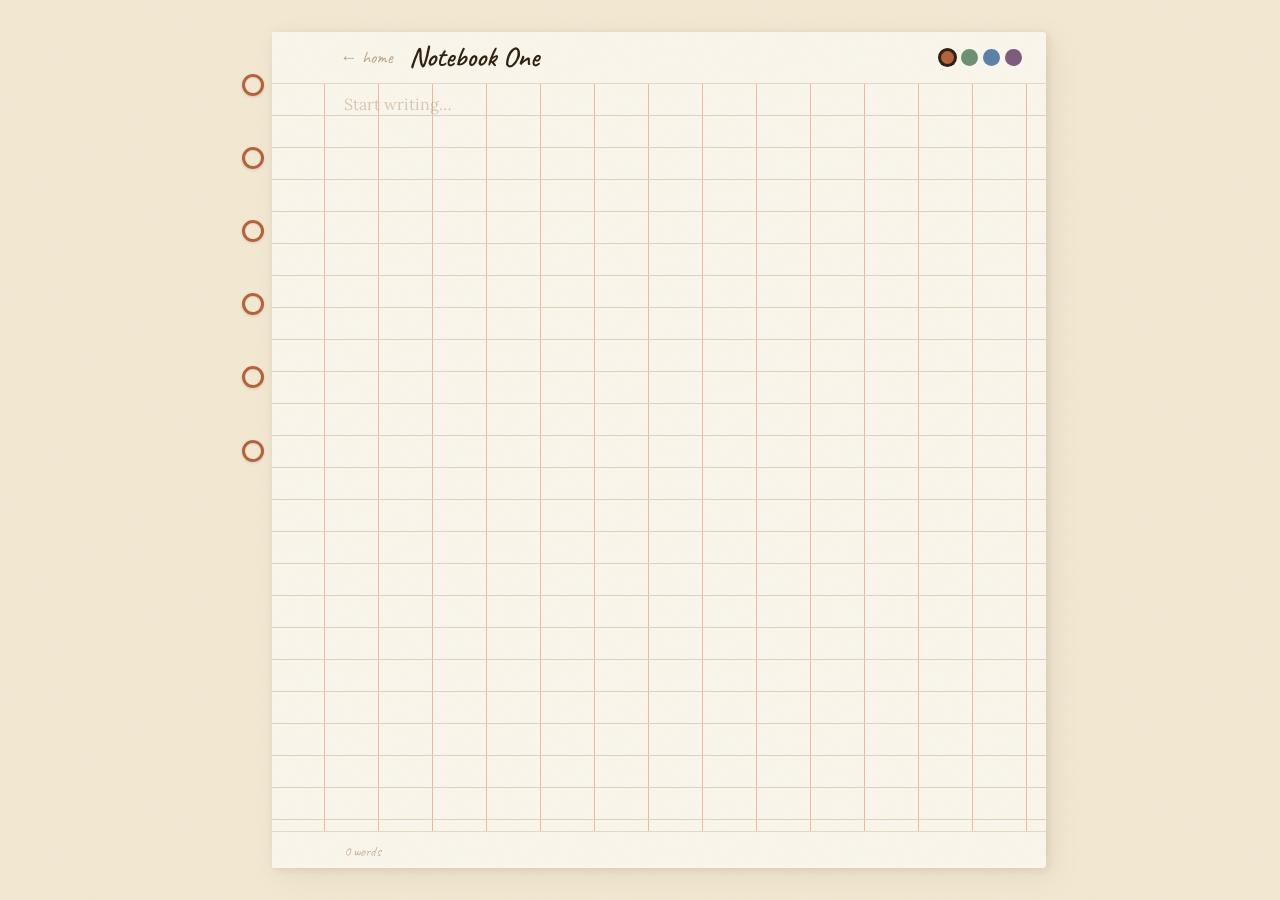
==== notepad-1.html @ 073b07f5 "Build Car Ears v1 — homepage + two customizable notepads Warm notebook aesthetic: parchment palette," ====
<!DOCTYPE html>
<html lang="en">
<head>
  <meta charset="UTF-8" />
  <meta name="viewport" content="width=device-width, initial-scale=1.0" />
  <title>Car Ears — Notebook One</title>
  <link rel="preconnect" href="https://fonts.googleapis.com">
  <link rel="preconnect" href="https://fonts.gstatic.com" crossorigin>
  <link href="https://fonts.googleapis.com/css2?family=Caveat:wght@400;600;700&family=Lora:ital,wght@0,400;0,500;1,400&display=swap" rel="stylesheet">
  <link rel="stylesheet" href="style.css" />
</head>
<body class="notepad-page">
  <div class="notepad-wrap">
    <div class="rings-col">
      <div class="ring"></div>
      <div class="ring"></div>
      <div class="ring"></div>
      <div class="ring"></div>
      <div class="ring"></div>
      <div class="ring"></div>
    </div>

    <div class="paper">
      <div class="paper-header">
        <a href="index.html" class="back-btn">&#8592; home</a>
        <div
          id="pad-title"
          class="pad-title"
          contenteditable="true"
          spellcheck="false"
          aria-label="Notebook title"
        >Notebook One</div>
        <div class="swatches" aria-label="Accent color">
          <button class="swatch" data-accent="terracotta" style="background:#b5613a" title="Terracotta"></button>
          <button class="swatch" data-accent="sage"        style="background:#6b8f71" title="Sage"></button>
          <button class="swatch" data-accent="blue"        style="background:#5b7fa6" title="Blue"></button>
          <button class="swatch" data-accent="plum"        style="background:#7d5a7a" title="Plum"></button>
        </div>
      </div>

      <div
        id="pad-content"
        class="pad-content"
        contenteditable="true"
        spellcheck="true"
        data-placeholder="Start writing&#x2026;"
        aria-label="Notebook content"
      ></div>

      <div class="pad-footer">
        <span id="word-count" class="word-count">0 words</span>
      </div>
    </div>
  </div>

  <script>const PAD_ID = 1;</script>
  <script src="notepad.js"></script>
</body>
</html>
---- style.css ----
:root {
  --parchment: #f3e9d2;
  --paper: #faf6ec;
  --ink: #2e1e0e;
  --ink-mid: #6b4f33;
  --ink-faded: #a07d5a;
  --line: #ddd3be;
  --margin: #f0b8a0;
  --accent: #b5613a;
  --accent-dark: #8c4a2b;
  --accent-light: #d4846a;
}

*, *::before, *::after {
  box-sizing: border-box;
  margin: 0;
  padding: 0;
}

body {
  font-family: 'Lora', Georgia, serif;
  background: var(--parchment);
  color: var(--ink);
  min-height: 100vh;
}

body::after {
  content: '';
  position: fixed;
  inset: 0;
  pointer-events: none;
  z-index: 9999;
  opacity: 0.045;
  background-image: url("data:image/svg+xml,%3Csvg xmlns='http://www.w3.org/2000/svg' width='200' height='200'%3E%3Cfilter id='n'%3E%3CfeTurbulence type='fractalNoise' baseFrequency='0.82' numOctaves='4' stitchTiles='stitch'/%3E%3C/filter%3E%3Crect width='200' height='200' filter='url(%23n)'/%3E%3C/svg%3E");
}

/* =====================
   HOMEPAGE
   ===================== */

.home-page {
  display: flex;
  align-items: center;
  justify-content: center;
  min-height: 100vh;
}

.home-container {
  text-align: center;
  padding: 3rem 2rem;
  width: 100%;
  max-width: 780px;
}

.home-header {
  margin-bottom: 3.5rem;
  animation: fadeUp 0.65s ease-out both;
}

.site-title {
  font-family: 'Caveat', cursive;
  font-size: 5.5rem;
  font-weight: 700;
  line-height: 1;
  color: var(--ink);
  letter-spacing: -2px;
}

.site-subtitle {
  font-style: italic;
  font-size: 1rem;
  color: var(--ink-faded);
  margin-top: 0.45rem;
  letter-spacing: 0.08em;
}

.books-shelf {
  display: flex;
  gap: 3.5rem;
  justify-content: center;
  align-items: flex-end;
  margin-bottom: 3.5rem;
}

.book {
  display: flex;
  text-decoration: none;
  animation: fadeUp 0.65s ease-out both;
  transition: transform 0.38s cubic-bezier(0.34, 1.56, 0.64, 1);
  transform-origin: bottom center;
}

.book:nth-child(1) { animation-delay: 0.12s; }
.book:nth-child(2) { animation-delay: 0.24s; }

.book:hover {
  transform: translateY(-14px) rotate(-1.5deg);
}

.book-spine {
  width: 26px;
  height: 300px;
  background: var(--spine-color, #8c4a2b);
  border-radius: 4px 0 0 4px;
  box-shadow: inset -2px 0 6px rgba(0,0,0,0.22), inset 1px 0 0 rgba(255,255,255,0.06);
  flex-shrink: 0;
}

.book-cover {
  width: 188px;
  height: 300px;
  background-color: var(--cover-color, #b5613a);
  background-image: repeating-linear-gradient(
    45deg,
    rgba(255,255,255,0.04) 0,
    rgba(255,255,255,0.04) 1px,
    transparent 1px,
    transparent 5px
  );
  border-radius: 0 4px 4px 0;
  display: flex;
  flex-direction: column;
  align-items: center;
  justify-content: center;
  gap: 0.8rem;
  padding: 2rem 1.25rem;
  box-shadow:
    3px 0 0 rgba(0,0,0,0.08),
    5px 5px 18px rgba(46, 30, 14, 0.28),
    10px 12px 36px rgba(46, 30, 14, 0.1);
  position: relative;
  overflow: hidden;
}

.book-cover::before {
  content: '';
  position: absolute;
  top: 0; left: 0; right: 0; bottom: 0;
  background: linear-gradient(145deg, rgba(255,255,255,0.13) 0%, transparent 55%);
  pointer-events: none;
}

.book-label {
  font-family: 'Caveat', cursive;
  font-size: 1.55rem;
  font-weight: 600;
  color: rgba(255,255,255,0.92);
  text-align: center;
  line-height: 1.3;
  position: relative;
}

.book-deco {
  font-size: 0.7rem;
  color: rgba(255,255,255,0.35);
  letter-spacing: 0.12em;
  position: relative;
}

.home-footer {
  font-family: 'Caveat', cursive;
  font-size: 1.15rem;
  color: var(--ink-faded);
  letter-spacing: 0.14em;
  animation: fadeUp 0.65s ease-out 0.34s both;
}

/* =====================
   NOTEPAD PAGE
   ===================== */

.notepad-page {
  min-height: 100vh;
  background: var(--parchment);
}

.notepad-wrap {
  display: flex;
  min-height: 100vh;
  max-width: 860px;
  margin: 0 auto;
  padding: 2rem 1.5rem;
  animation: slideIn 0.32s ease-out both;
}

.rings-col {
  display: flex;
  flex-direction: column;
  align-items: center;
  gap: 3.2rem;
  padding: 2.6rem 8px 0;
  flex-shrink: 0;
  width: 38px;
}

.ring {
  width: 22px;
  height: 22px;
  border-radius: 50%;
  border: 3px solid var(--accent);
  background: var(--parchment);
  box-shadow: 0 1px 3px rgba(0,0,0,0.14), inset 0 1px 2px rgba(0,0,0,0.08);
  flex-shrink: 0;
  transition: border-color 0.3s ease;
}

.paper {
  flex: 1;
  min-height: calc(100vh - 4rem);
  background-color: var(--paper);
  background-image: linear-gradient(to right, var(--margin) 0px, var(--margin) 1px, transparent 1px);
  background-size: 54px 100%;
  background-position: 52px 0;
  border-radius: 2px 4px 4px 2px;
  box-shadow: 2px 2px 8px rgba(46,30,14,0.1), 8px 8px 32px rgba(46,30,14,0.06);
  display: flex;
  flex-direction: column;
  overflow: hidden;
}

.paper-header {
  display: flex;
  align-items: center;
  gap: 1rem;
  padding: 10px 1.5rem;
  padding-left: 68px;
  background: var(--paper);
  border-bottom: 1px solid #e4d9c4;
  position: sticky;
  top: 0;
  z-index: 10;
  flex-shrink: 0;
}

.back-btn {
  font-family: 'Caveat', cursive;
  font-size: 1.1rem;
  color: var(--ink-faded);
  text-decoration: none;
  flex-shrink: 0;
  opacity: 0.7;
  transition: color 0.2s, opacity 0.2s;
}

.back-btn:hover {
  color: var(--accent);
  opacity: 1;
}

.pad-title {
  font-family: 'Caveat', cursive;
  font-size: 1.75rem;
  font-weight: 600;
  color: var(--ink);
  flex: 1;
  min-width: 0;
  outline: none;
  border: none;
  line-height: 1.1;
  cursor: text;
  white-space: nowrap;
  overflow: hidden;
  text-overflow: ellipsis;
  border-radius: 3px;
  transition: background 0.15s;
}

.pad-title:focus {
  white-space: normal;
  text-overflow: clip;
  background: rgba(46,30,14,0.04);
  padding: 2px 6px;
  margin: -2px -6px;
}

.swatches {
  display: flex;
  gap: 5px;
  flex-shrink: 0;
}

.swatch {
  width: 17px;
  height: 17px;
  border-radius: 50%;
  border: 2px solid transparent;
  cursor: pointer;
  outline: none;
  transition: transform 0.18s, border-color 0.18s, box-shadow 0.18s;
}

.swatch:hover {
  transform: scale(1.25);
}

.swatch.active {
  border-color: var(--ink);
  box-shadow: 0 0 0 1px var(--ink);
}

.pad-content {
  flex: 1;
  padding: 4px 2rem 3rem;
  padding-left: 72px;
  outline: none;
  font-family: 'Lora', serif;
  font-size: 1rem;
  line-height: 32px;
  color: var(--ink);
  min-height: 600px;
  background-image: repeating-linear-gradient(
    to bottom,
    transparent 0px,
    transparent 31px,
    var(--line) 31px,
    var(--line) 32px
  );
  background-size: 100% 32px;
  background-attachment: local;
}

.pad-content:empty::before {
  content: attr(data-placeholder);
  color: var(--ink-faded);
  opacity: 0.38;
  pointer-events: none;
}

.pad-footer {
  padding: 8px 1.5rem;
  padding-left: 72px;
  border-top: 1px solid #e4d9c4;
  background: var(--paper);
  flex-shrink: 0;
}

.word-count {
  font-family: 'Caveat', cursive;
  font-size: 0.9rem;
  color: var(--ink-faded);
  opacity: 0.55;
}

/* =====================
   ANIMATIONS
   ===================== */

@keyframes fadeUp {
  from { opacity: 0; transform: translateY(18px); }
  to   { opacity: 1; transform: translateY(0); }
}

@keyframes slideIn {
  from { opacity: 0; transform: translateX(10px); }
  to   { opacity: 1; transform: translateX(0); }
}

/* =====================
   RESPONSIVE
   ===================== */

@media (max-width: 600px) {
  .site-title { font-size: 3.5rem; }

  .books-shelf { gap: 1.5rem; }
  .book-cover { width: 148px; height: 240px; }
  .book-spine { height: 240px; }

  .rings-col { display: none; }

  .notepad-wrap { padding: 1rem 0.75rem; }

  .paper {
    background-image: none;
  }

  .paper-header { padding-left: 1.25rem; }
  .pad-content  { padding-left: 1.25rem; }
  .pad-footer   { padding-left: 1.25rem; }
}
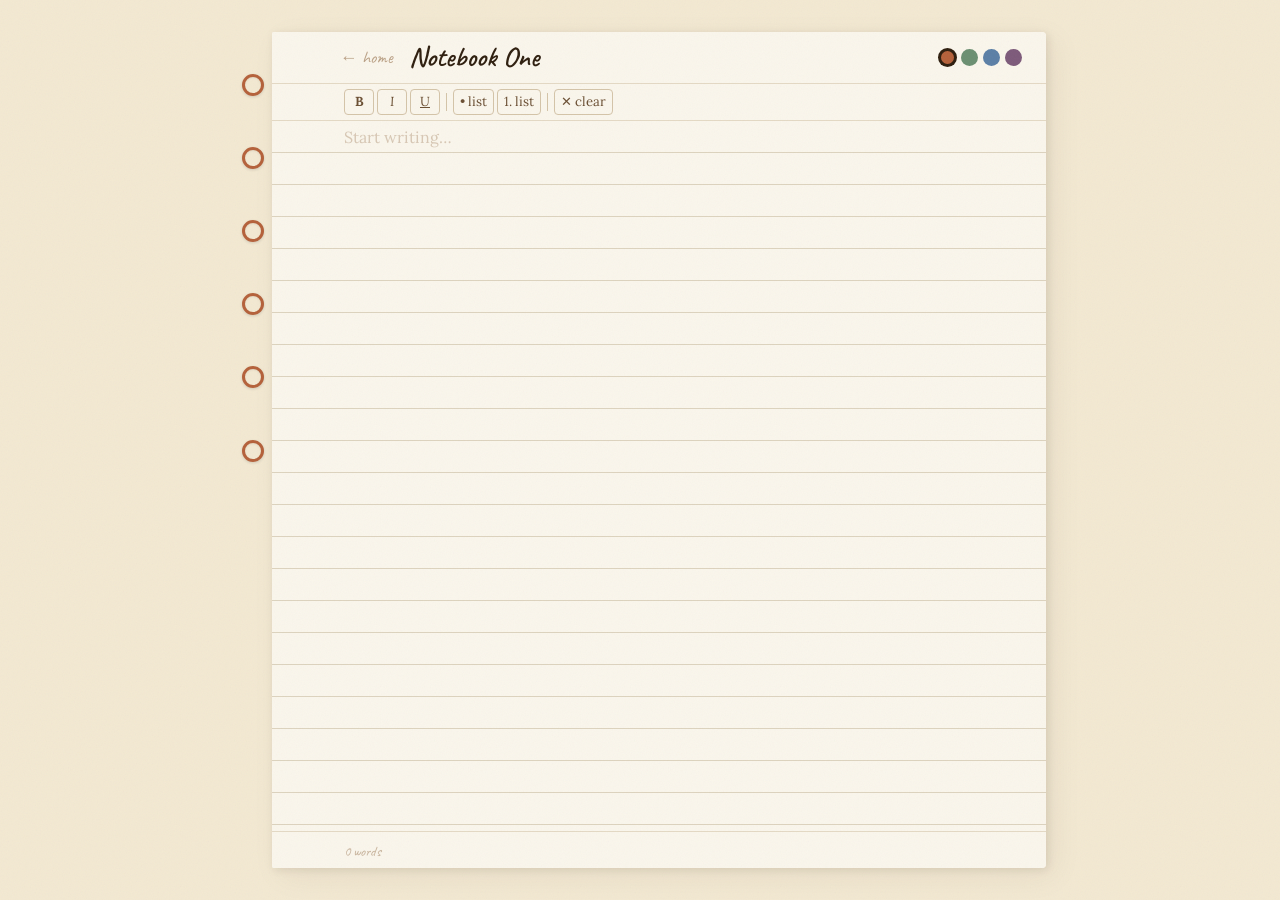
==== commit 0a722cfe: "Add sticker system, text editor toolbar, fix lined paper - Sticker system: 30 pre-made emoji sticker" ====
--- a/notepad-1.html
+++ b/notepad-1.html
@@ -38,6 +38,17 @@
         </div>
       </div>
 
+      <div class="format-toolbar" aria-label="Text formatting">
+        <button class="fmt-btn" data-cmd="bold"                 title="Bold (Ctrl+B)"><b>B</b></button>
+        <button class="fmt-btn" data-cmd="italic"               title="Italic (Ctrl+I)"><em>I</em></button>
+        <button class="fmt-btn" data-cmd="underline"            title="Underline (Ctrl+U)" style="text-decoration:underline">U</button>
+        <div class="fmt-sep"></div>
+        <button class="fmt-btn" data-cmd="insertUnorderedList"  title="Bullet list">&#8226; list</button>
+        <button class="fmt-btn" data-cmd="insertOrderedList"    title="Numbered list">1. list</button>
+        <div class="fmt-sep"></div>
+        <button class="fmt-btn" data-cmd="removeFormat"         title="Clear formatting">&#x2715; clear</button>
+      </div>
+
       <div
         id="pad-content"
         class="pad-content"
@@ -53,7 +64,7 @@
     </div>
   </div>
 
-  <script>const PAD_ID = 1;</script>
+  <script>var PAD_ID = 1;</script>
   <script src="notepad.js"></script>
 </body>
 </html>
--- a/style.css
+++ b/style.css
@@ -5,7 +5,6 @@
   --ink-mid: #6b4f33;
   --ink-faded: #a07d5a;
   --line: #ddd3be;
-  --margin: #f0b8a0;
   --accent: #b5613a;
   --accent-dark: #8c4a2b;
   --accent-light: #d4846a;
@@ -74,6 +73,7 @@
   letter-spacing: 0.08em;
 }
 
+/* Books */
 .books-shelf {
   display: flex;
   gap: 3.5rem;
@@ -126,8 +126,8 @@
   padding: 2rem 1.25rem;
   box-shadow:
     3px 0 0 rgba(0,0,0,0.08),
-    5px 5px 18px rgba(46, 30, 14, 0.28),
-    10px 12px 36px rgba(46, 30, 14, 0.1);
+    5px 5px 18px rgba(46,30,14,0.28),
+    10px 12px 36px rgba(46,30,14,0.1);
   position: relative;
   overflow: hidden;
 }
@@ -138,6 +138,7 @@
   top: 0; left: 0; right: 0; bottom: 0;
   background: linear-gradient(145deg, rgba(255,255,255,0.13) 0%, transparent 55%);
   pointer-events: none;
+  z-index: 1;
 }
 
 .book-label {
@@ -148,6 +149,17 @@
   text-align: center;
   line-height: 1.3;
   position: relative;
+  z-index: 2;
+  outline: none;
+  border-radius: 4px;
+  padding: 2px 4px;
+  min-width: 20px;
+  word-break: break-word;
+}
+
+.book-label[contenteditable="true"] {
+  background: rgba(255,255,255,0.15);
+  cursor: text;
 }
 
 .book-deco {
@@ -155,6 +167,250 @@
   color: rgba(255,255,255,0.35);
   letter-spacing: 0.12em;
   position: relative;
+  z-index: 2;
+}
+
+/* Sticker layer */
+.sticker-layer {
+  position: absolute;
+  inset: 0;
+  pointer-events: none;
+  z-index: 5;
+}
+
+.sticker {
+  position: absolute;
+  pointer-events: auto;
+  cursor: grab;
+  user-select: none;
+  display: flex;
+  align-items: center;
+  justify-content: center;
+  transform: translate(-50%, -50%);
+}
+
+.sticker:active {
+  cursor: grabbing;
+}
+
+.sticker-emoji {
+  font-size: 2.2rem;
+  line-height: 1;
+  filter: drop-shadow(0 2px 4px rgba(0,0,0,0.25));
+  display: block;
+  pointer-events: none;
+}
+
+.sticker-img {
+  width: 56px;
+  height: 56px;
+  object-fit: contain;
+  pointer-events: none;
+  filter: drop-shadow(0 2px 4px rgba(0,0,0,0.25));
+}
+
+.sticker-remove {
+  position: absolute;
+  top: -6px;
+  right: -6px;
+  width: 18px;
+  height: 18px;
+  border-radius: 50%;
+  background: var(--ink);
+  color: var(--paper);
+  border: none;
+  font-size: 11px;
+  line-height: 1;
+  cursor: pointer;
+  opacity: 0;
+  transition: opacity 0.15s;
+  display: flex;
+  align-items: center;
+  justify-content: center;
+  pointer-events: auto;
+  z-index: 10;
+}
+
+.sticker:hover .sticker-remove {
+  opacity: 1;
+}
+
+/* Add sticker button */
+.sticker-add-btn {
+  position: absolute;
+  bottom: 10px;
+  right: 10px;
+  width: 30px;
+  height: 30px;
+  border-radius: 50%;
+  background: rgba(250,246,236,0.88);
+  border: 1.5px solid rgba(255,255,255,0.5);
+  color: var(--ink-mid);
+  font-size: 0.85rem;
+  cursor: pointer;
+  opacity: 0;
+  transition: opacity 0.22s, transform 0.22s;
+  display: flex;
+  align-items: center;
+  justify-content: center;
+  z-index: 20;
+}
+
+.book:hover .sticker-add-btn {
+  opacity: 1;
+}
+
+.sticker-add-btn:hover {
+  transform: scale(1.12);
+  background: rgba(250,246,236,0.98);
+}
+
+/* Sticker scrim */
+.sticker-scrim {
+  position: fixed;
+  inset: 0;
+  background: rgba(46,30,14,0.45);
+  z-index: 100;
+  animation: fadeIn 0.2s ease;
+}
+
+/* Sticker panel */
+.sticker-panel {
+  position: fixed;
+  top: 50%;
+  left: 50%;
+  transform: translate(-50%, -50%);
+  z-index: 101;
+  background: var(--paper);
+  border-radius: 14px;
+  box-shadow: 0 24px 64px rgba(46,30,14,0.32);
+  width: min(480px, 90vw);
+  max-height: 72vh;
+  overflow-y: auto;
+  padding: 1.5rem;
+  animation: popIn 0.22s cubic-bezier(0.34, 1.56, 0.64, 1);
+}
+
+.sticker-panel-header {
+  display: flex;
+  justify-content: space-between;
+  align-items: center;
+  margin-bottom: 1.1rem;
+}
+
+.sticker-panel-title {
+  font-family: 'Caveat', cursive;
+  font-size: 1.5rem;
+  font-weight: 600;
+  color: var(--ink);
+}
+
+.sticker-panel-close {
+  background: none;
+  border: none;
+  font-size: 1.4rem;
+  color: var(--ink-faded);
+  cursor: pointer;
+  width: 32px;
+  height: 32px;
+  border-radius: 50%;
+  display: flex;
+  align-items: center;
+  justify-content: center;
+  transition: background 0.15s, color 0.15s;
+}
+
+.sticker-panel-close:hover {
+  background: var(--parchment);
+  color: var(--ink);
+}
+
+.sticker-section-label {
+  display: block;
+  font-family: 'Caveat', cursive;
+  font-size: 1rem;
+  color: var(--ink-faded);
+  letter-spacing: 0.06em;
+  margin-bottom: 0.6rem;
+}
+
+.sticker-grid {
+  display: grid;
+  grid-template-columns: repeat(6, 1fr);
+  gap: 6px;
+  margin-bottom: 1.2rem;
+}
+
+.sticker-option {
+  aspect-ratio: 1;
+  border: none;
+  background: none;
+  border-radius: 8px;
+  font-size: 1.9rem;
+  line-height: 1;
+  cursor: pointer;
+  transition: background 0.15s, transform 0.15s;
+  display: flex;
+  align-items: center;
+  justify-content: center;
+  padding: 4px;
+}
+
+.sticker-option:hover {
+  background: var(--parchment);
+  transform: scale(1.2);
+}
+
+.sticker-divider {
+  height: 1px;
+  background: var(--line);
+  margin: 0.8rem 0 1rem;
+}
+
+.sticker-upload-btn {
+  display: inline-flex;
+  align-items: center;
+  gap: 6px;
+  padding: 7px 14px;
+  background: var(--parchment);
+  border: 1.5px dashed var(--ink-faded);
+  border-radius: 8px;
+  cursor: pointer;
+  font-family: 'Caveat', cursive;
+  font-size: 1.05rem;
+  color: var(--ink-faded);
+  transition: border-color 0.18s, color 0.18s;
+  margin-bottom: 0.8rem;
+}
+
+.sticker-upload-btn:hover {
+  border-color: var(--accent);
+  color: var(--accent);
+}
+
+.custom-sticker-option-btn {
+  aspect-ratio: 1;
+  border: 1.5px solid transparent;
+  background: var(--parchment);
+  border-radius: 8px;
+  cursor: pointer;
+  padding: 4px;
+  display: flex;
+  align-items: center;
+  justify-content: center;
+  transition: border-color 0.15s, transform 0.15s;
+}
+
+.custom-sticker-option-btn:hover {
+  border-color: var(--accent);
+  transform: scale(1.1);
+}
+
+.custom-sticker-img {
+  width: 100%;
+  height: 100%;
+  object-fit: contain;
+  border-radius: 4px;
 }
 
 .home-footer {
@@ -208,9 +464,6 @@
   flex: 1;
   min-height: calc(100vh - 4rem);
   background-color: var(--paper);
-  background-image: linear-gradient(to right, var(--margin) 0px, var(--margin) 1px, transparent 1px);
-  background-size: 54px 100%;
-  background-position: 52px 0;
   border-radius: 2px 4px 4px 2px;
   box-shadow: 2px 2px 8px rgba(46,30,14,0.1), 8px 8px 32px rgba(46,30,14,0.06);
   display: flex;
@@ -298,9 +551,60 @@
   box-shadow: 0 0 0 1px var(--ink);
 }
 
+/* Formatting toolbar */
+.format-toolbar {
+  display: flex;
+  align-items: center;
+  gap: 3px;
+  padding: 5px 1.5rem;
+  padding-left: 72px;
+  background: var(--paper);
+  border-bottom: 1px solid #e4d9c4;
+  flex-shrink: 0;
+}
+
+.fmt-btn {
+  min-width: 30px;
+  height: 26px;
+  padding: 0 6px;
+  border: 1px solid #d4c4a8;
+  border-radius: 4px;
+  background: transparent;
+  color: var(--ink-mid);
+  cursor: pointer;
+  font-size: 0.82rem;
+  font-family: 'Lora', serif;
+  display: flex;
+  align-items: center;
+  justify-content: center;
+  transition: background 0.15s, color 0.15s, border-color 0.15s;
+  white-space: nowrap;
+}
+
+.fmt-btn:hover {
+  background: var(--parchment);
+  border-color: var(--ink-mid);
+  color: var(--ink);
+}
+
+.fmt-btn.active {
+  background: var(--accent);
+  border-color: var(--accent);
+  color: white;
+}
+
+.fmt-sep {
+  width: 1px;
+  height: 18px;
+  background: #d4c4a8;
+  margin: 0 3px;
+  flex-shrink: 0;
+}
+
+/* Notepad content — horizontal ruled lines only */
 .pad-content {
   flex: 1;
-  padding: 4px 2rem 3rem;
+  padding: 0 2rem 3rem;
   padding-left: 72px;
   outline: none;
   font-family: 'Lora', serif;
@@ -350,6 +654,16 @@
   to   { opacity: 1; transform: translateY(0); }
 }
 
+@keyframes fadeIn {
+  from { opacity: 0; }
+  to   { opacity: 1; }
+}
+
+@keyframes popIn {
+  from { opacity: 0; transform: translate(-50%, -48%) scale(0.94); }
+  to   { opacity: 1; transform: translate(-50%, -50%) scale(1); }
+}
+
 @keyframes slideIn {
   from { opacity: 0; transform: translateX(10px); }
   to   { opacity: 1; transform: translateX(0); }
@@ -361,20 +675,14 @@
 
 @media (max-width: 600px) {
   .site-title { font-size: 3.5rem; }
-
   .books-shelf { gap: 1.5rem; }
   .book-cover { width: 148px; height: 240px; }
   .book-spine { height: 240px; }
-
   .rings-col { display: none; }
-
   .notepad-wrap { padding: 1rem 0.75rem; }
-
-  .paper {
-    background-image: none;
-  }
-
   .paper-header { padding-left: 1.25rem; }
-  .pad-content  { padding-left: 1.25rem; }
-  .pad-footer   { padding-left: 1.25rem; }
-}
+  .format-toolbar { padding-left: 1.25rem; }
+  .pad-content { padding-left: 1.25rem; }
+  .pad-footer { padding-left: 1.25rem; }
+  .sticker-grid { grid-template-columns: repeat(5, 1fr); }
+}
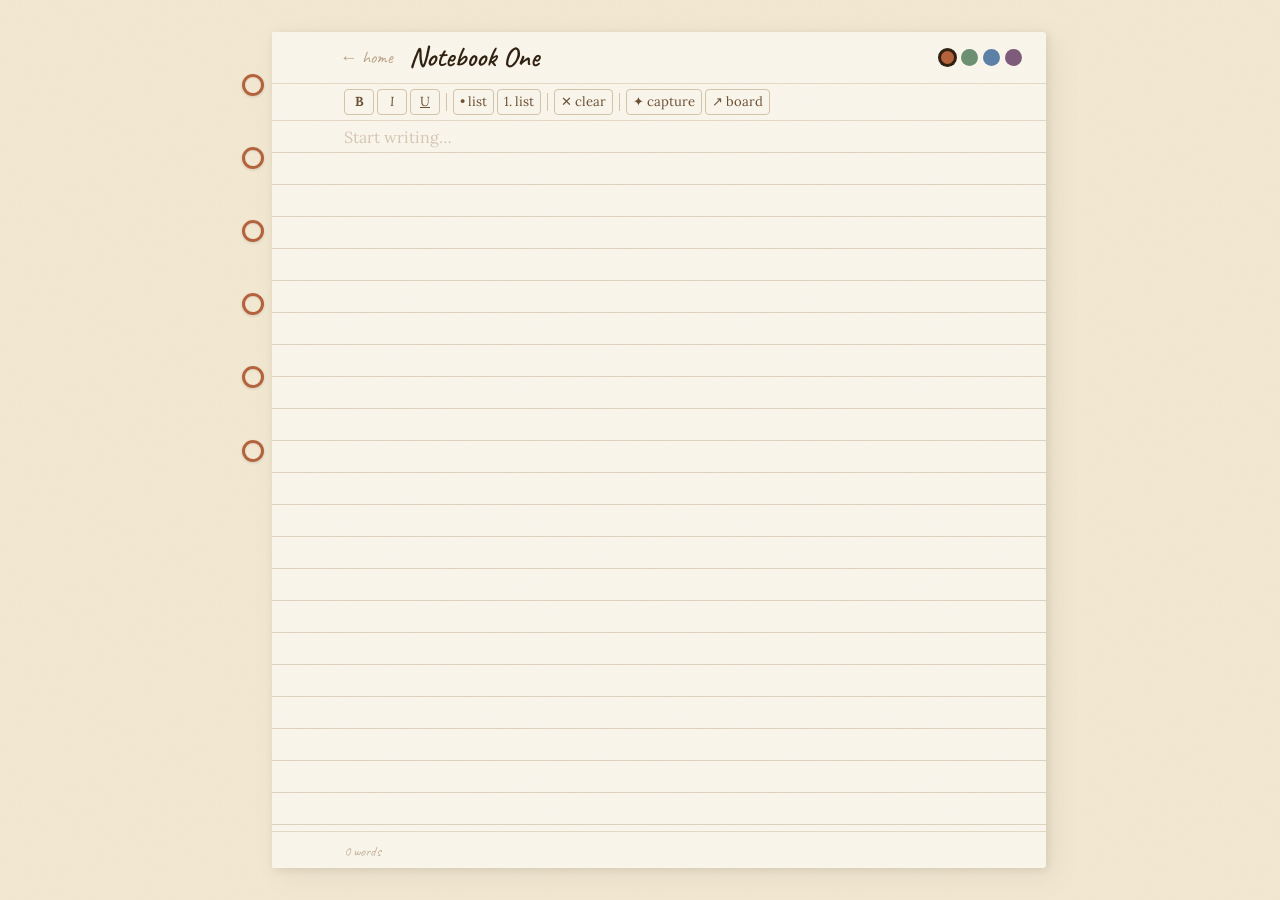
==== commit 463e0e11: "Add whiteboard, magic cursor, tab-in-lists, and editor fixes Magic cursor (✦ capture button in toolb" ====
--- a/notepad-1.html
+++ b/notepad-1.html
@@ -23,14 +23,8 @@
     <div class="paper">
       <div class="paper-header">
         <a href="index.html" class="back-btn">&#8592; home</a>
-        <div
-          id="pad-title"
-          class="pad-title"
-          contenteditable="true"
-          spellcheck="false"
-          aria-label="Notebook title"
-        >Notebook One</div>
-        <div class="swatches" aria-label="Accent color">
+        <div id="pad-title" class="pad-title" contenteditable="true" spellcheck="false">Notebook One</div>
+        <div class="swatches">
           <button class="swatch" data-accent="terracotta" style="background:#b5613a" title="Terracotta"></button>
           <button class="swatch" data-accent="sage"        style="background:#6b8f71" title="Sage"></button>
           <button class="swatch" data-accent="blue"        style="background:#5b7fa6" title="Blue"></button>
@@ -38,15 +32,18 @@
         </div>
       </div>
 
-      <div class="format-toolbar" aria-label="Text formatting">
-        <button class="fmt-btn" data-cmd="bold"                 title="Bold (Ctrl+B)"><b>B</b></button>
-        <button class="fmt-btn" data-cmd="italic"               title="Italic (Ctrl+I)"><em>I</em></button>
-        <button class="fmt-btn" data-cmd="underline"            title="Underline (Ctrl+U)" style="text-decoration:underline">U</button>
+      <div class="format-toolbar">
+        <button class="fmt-btn" data-cmd="bold"                title="Bold (Ctrl+B)"><b>B</b></button>
+        <button class="fmt-btn" data-cmd="italic"              title="Italic (Ctrl+I)"><em>I</em></button>
+        <button class="fmt-btn" data-cmd="underline"           title="Underline (Ctrl+U)" style="text-decoration:underline">U</button>
         <div class="fmt-sep"></div>
-        <button class="fmt-btn" data-cmd="insertUnorderedList"  title="Bullet list">&#8226; list</button>
-        <button class="fmt-btn" data-cmd="insertOrderedList"    title="Numbered list">1. list</button>
+        <button class="fmt-btn" data-cmd="insertUnorderedList" title="Bullet list (Tab to indent)">&#8226; list</button>
+        <button class="fmt-btn" data-cmd="insertOrderedList"   title="Numbered list (Tab to indent)">1. list</button>
         <div class="fmt-sep"></div>
-        <button class="fmt-btn" data-cmd="removeFormat"         title="Clear formatting">&#x2715; clear</button>
+        <button class="fmt-btn" data-cmd="removeFormat"        title="Clear formatting">&#x2715; clear</button>
+        <div class="fmt-sep"></div>
+        <button class="fmt-btn magic-capture-btn" id="magic-cursor-btn" title="Capture cursor: click any line to send it to the whiteboard">&#x2726; capture</button>
+        <a href="whiteboard.html" class="fmt-btn fmt-btn--link" title="Open whiteboard">&#x2197; board</a>
       </div>
 
       <div
@@ -55,7 +52,6 @@
         contenteditable="true"
         spellcheck="true"
         data-placeholder="Start writing&#x2026;"
-        aria-label="Notebook content"
       ></div>
 
       <div class="pad-footer">
--- a/style.css
+++ b/style.css
@@ -591,6 +591,27 @@
   background: var(--accent);
   border-color: var(--accent);
   color: white;
+}
+
+.magic-capture-btn.active {
+  background: #f59e0b;
+  border-color: #d97706;
+  color: white;
+  animation: magicPulse 1.4s ease-in-out infinite;
+}
+
+.fmt-btn--link {
+  text-decoration: none;
+  color: var(--ink-mid);
+}
+
+.fmt-btn--link:hover {
+  color: var(--ink);
+}
+
+/* Magic cursor content mode */
+.pad-content.magic-mode {
+  cursor: crosshair;
 }
 
 .fmt-sep {
@@ -669,6 +690,320 @@
   to   { opacity: 1; transform: translateX(0); }
 }
 
+@keyframes magicPulse {
+  0%, 100% { box-shadow: 0 0 0 0 rgba(245,158,11,0.4); }
+  50%       { box-shadow: 0 0 0 5px rgba(245,158,11,0); }
+}
+
+/* Magic cursor send animation */
+.wb-hl {
+  position: absolute;
+  border-radius: 3px;
+  background: linear-gradient(to right, rgba(251,191,36,0.55), rgba(251,191,36,0.25));
+  pointer-events: none;
+  z-index: 9998;
+  clip-path: inset(0 100% 0 0);
+  transition: clip-path 0.38s cubic-bezier(0.4, 0, 0.2, 1);
+}
+
+.wb-hl--on {
+  clip-path: inset(0 0% 0 0);
+  animation: wbHlFade 1.3s ease-out forwards;
+}
+
+@keyframes wbHlFade {
+  0%   { clip-path: inset(0 100% 0 0); opacity: 1; }
+  40%  { clip-path: inset(0 0% 0 0);   opacity: 1; }
+  100% { clip-path: inset(0 0% 0 0);   opacity: 0; }
+}
+
+.wb-chk {
+  position: absolute;
+  font-family: 'Lora', serif;
+  font-size: 1.2rem;
+  font-weight: 700;
+  color: #6b8f71;
+  pointer-events: none;
+  z-index: 9999;
+  opacity: 0;
+  transform: scale(0.6);
+}
+
+.wb-chk--on {
+  animation: wbChkAppear 1.2s ease-out forwards;
+}
+
+@keyframes wbChkAppear {
+  0%   { opacity: 0; transform: scale(0.6); }
+  30%  { opacity: 1; transform: scale(1.15); }
+  55%  { opacity: 1; transform: scale(1); }
+  85%  { opacity: 1; transform: scale(1); }
+  100% { opacity: 0; transform: scale(1); }
+}
+
+/* =====================
+   WHITEBOARD PAGE
+   ===================== */
+
+.wb-page {
+  min-height: 100vh;
+  background-color: #ede8de;
+  background-image:
+    linear-gradient(rgba(0,0,0,0.028) 1px, transparent 1px),
+    linear-gradient(90deg, rgba(0,0,0,0.028) 1px, transparent 1px);
+  background-size: 36px 36px;
+  font-family: 'Caveat', cursive;
+}
+
+.wb-nav {
+  position: sticky;
+  top: 0;
+  z-index: 100;
+  background: rgba(237,232,222,0.92);
+  backdrop-filter: blur(6px);
+  padding: 10px 1.5rem;
+  display: flex;
+  align-items: center;
+  gap: 1rem;
+  border-bottom: 1px solid rgba(46,30,14,0.1);
+}
+
+.wb-title {
+  font-family: 'Caveat', cursive;
+  font-size: 1.6rem;
+  font-weight: 700;
+  color: var(--ink);
+  flex: 1;
+}
+
+.wb-actions {
+  display: flex;
+  gap: 8px;
+}
+
+.wb-btn {
+  font-family: 'Caveat', cursive;
+  font-size: 1rem;
+  padding: 6px 14px;
+  border-radius: 6px;
+  border: 1.5px solid var(--ink-faded);
+  background: var(--paper);
+  color: var(--ink);
+  cursor: pointer;
+  transition: background 0.18s, border-color 0.18s;
+}
+
+.wb-btn:hover {
+  background: var(--parchment);
+  border-color: var(--ink);
+}
+
+.wb-btn--danger {
+  border-color: #e9c4c4;
+  color: #8b3a3a;
+}
+
+.wb-btn--danger:hover {
+  background: #fef2f2;
+  border-color: #c47070;
+}
+
+.wb-toast {
+  position: fixed;
+  bottom: 1.5rem;
+  left: 50%;
+  transform: translateX(-50%);
+  background: var(--ink);
+  color: var(--paper);
+  font-family: 'Caveat', cursive;
+  font-size: 1.05rem;
+  padding: 10px 20px;
+  border-radius: 24px;
+  z-index: 9999;
+  animation: fadeUp 0.3s ease;
+  white-space: nowrap;
+}
+
+.wb-canvas {
+  position: relative;
+  min-width: 100vw;
+  min-height: calc(100vh - 56px);
+}
+
+.wb-empty {
+  position: absolute;
+  top: 50%;
+  left: 50%;
+  transform: translate(-50%, -50%);
+  text-align: center;
+  color: var(--ink-faded);
+  font-family: 'Caveat', cursive;
+  font-size: 1.2rem;
+  line-height: 2;
+}
+
+/* Sticky notes */
+.sticky-note {
+  position: absolute;
+  width: 210px;
+  min-height: 120px;
+  padding: 20px 14px 12px;
+  border-radius: 2px;
+  box-shadow:
+    2px 2px 5px rgba(0,0,0,0.12),
+    0 4px 14px rgba(0,0,0,0.08);
+  cursor: grab;
+  font-family: 'Caveat', cursive;
+  font-size: 1.05rem;
+  line-height: 1.45;
+  color: var(--ink);
+  user-select: none;
+  transition: box-shadow 0.15s;
+}
+
+.sticky-note:hover {
+  box-shadow:
+    4px 4px 10px rgba(0,0,0,0.16),
+    0 8px 24px rgba(0,0,0,0.1);
+  z-index: 10;
+}
+
+.sticky-note:active {
+  cursor: grabbing;
+}
+
+/* Pushpin */
+.sticky-note::before {
+  content: '';
+  position: absolute;
+  top: -9px;
+  left: 50%;
+  transform: translateX(-50%);
+  width: 13px;
+  height: 13px;
+  border-radius: 50%;
+  background: radial-gradient(circle at 35% 35%, #e07060, #a03020);
+  box-shadow: 0 2px 5px rgba(0,0,0,0.35);
+}
+
+/* Corner fold */
+.sticky-note::after {
+  content: '';
+  position: absolute;
+  bottom: 0;
+  right: 0;
+  width: 22px;
+  height: 22px;
+  background: linear-gradient(135deg, transparent 50%, rgba(0,0,0,0.07) 50%);
+}
+
+.sticky-user {
+  background: linear-gradient(175deg, #fef9c3 0%, #fef3a8 100%);
+}
+
+.sticky-expansion {
+  background: linear-gradient(175deg, #dbeafe 0%, #bfdbfe 100%);
+}
+
+.sticky-delete {
+  position: absolute;
+  top: 5px;
+  right: 7px;
+  background: none;
+  border: none;
+  color: rgba(46,30,14,0.3);
+  font-size: 1rem;
+  cursor: pointer;
+  line-height: 1;
+  padding: 2px 4px;
+  border-radius: 3px;
+  opacity: 0;
+  transition: opacity 0.15s, color 0.15s;
+}
+
+.sticky-note:hover .sticky-delete {
+  opacity: 1;
+}
+
+.sticky-delete:hover {
+  color: #c04040;
+}
+
+.sticky-body {
+  word-break: break-word;
+  pointer-events: auto;
+}
+
+.sticky-title {
+  font-weight: 700;
+  font-size: 1.1rem;
+  margin-bottom: 4px;
+  line-height: 1.3;
+}
+
+.sticky-ai-badge {
+  display: inline-flex;
+  align-items: center;
+  gap: 5px;
+  font-size: 0.78rem;
+  font-family: 'Lora', serif;
+  font-style: italic;
+  color: #3b82f6;
+  margin-bottom: 6px;
+  opacity: 0.8;
+}
+
+.sticky-favicon {
+  width: 14px;
+  height: 14px;
+  object-fit: contain;
+  border-radius: 2px;
+}
+
+.sticky-links {
+  margin-top: 8px;
+  display: flex;
+  flex-direction: column;
+  gap: 3px;
+}
+
+.sticky-link {
+  color: #2563eb;
+  font-size: 0.88rem;
+  word-break: break-all;
+  pointer-events: auto;
+}
+
+.sticky-link:hover {
+  text-decoration: underline;
+}
+
+.sticky-meta {
+  margin-top: 10px;
+  font-size: 0.78rem;
+  color: rgba(46,30,14,0.4);
+  font-family: 'Lora', serif;
+  font-style: italic;
+}
+
+/* Whiteboard link on homepage */
+.wb-home-link {
+  display: inline-flex;
+  align-items: center;
+  gap: 6px;
+  font-family: 'Caveat', cursive;
+  font-size: 1.05rem;
+  color: var(--ink-faded);
+  text-decoration: none;
+  letter-spacing: 0.05em;
+  transition: color 0.2s;
+  margin-top: 0.5rem;
+}
+
+.wb-home-link:hover {
+  color: var(--accent);
+}
+
 /* =====================
    RESPONSIVE
    ===================== */
